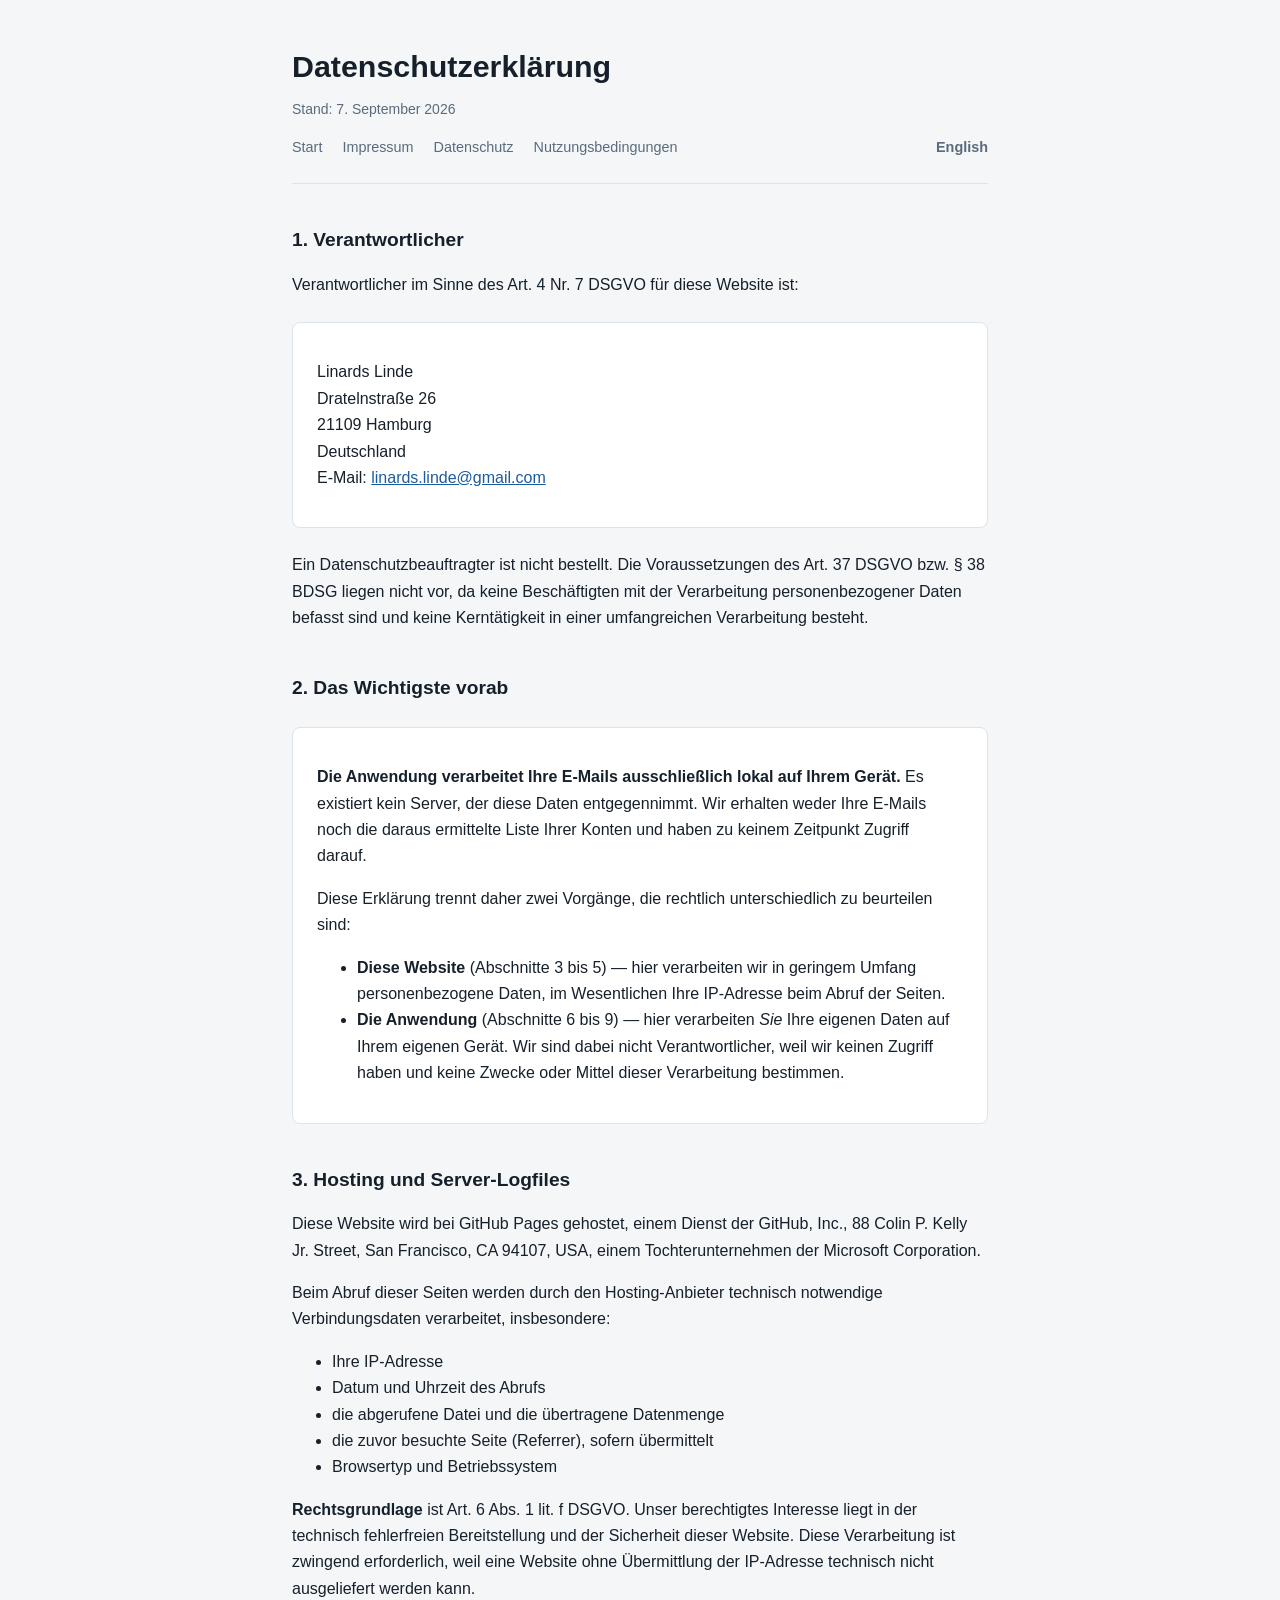
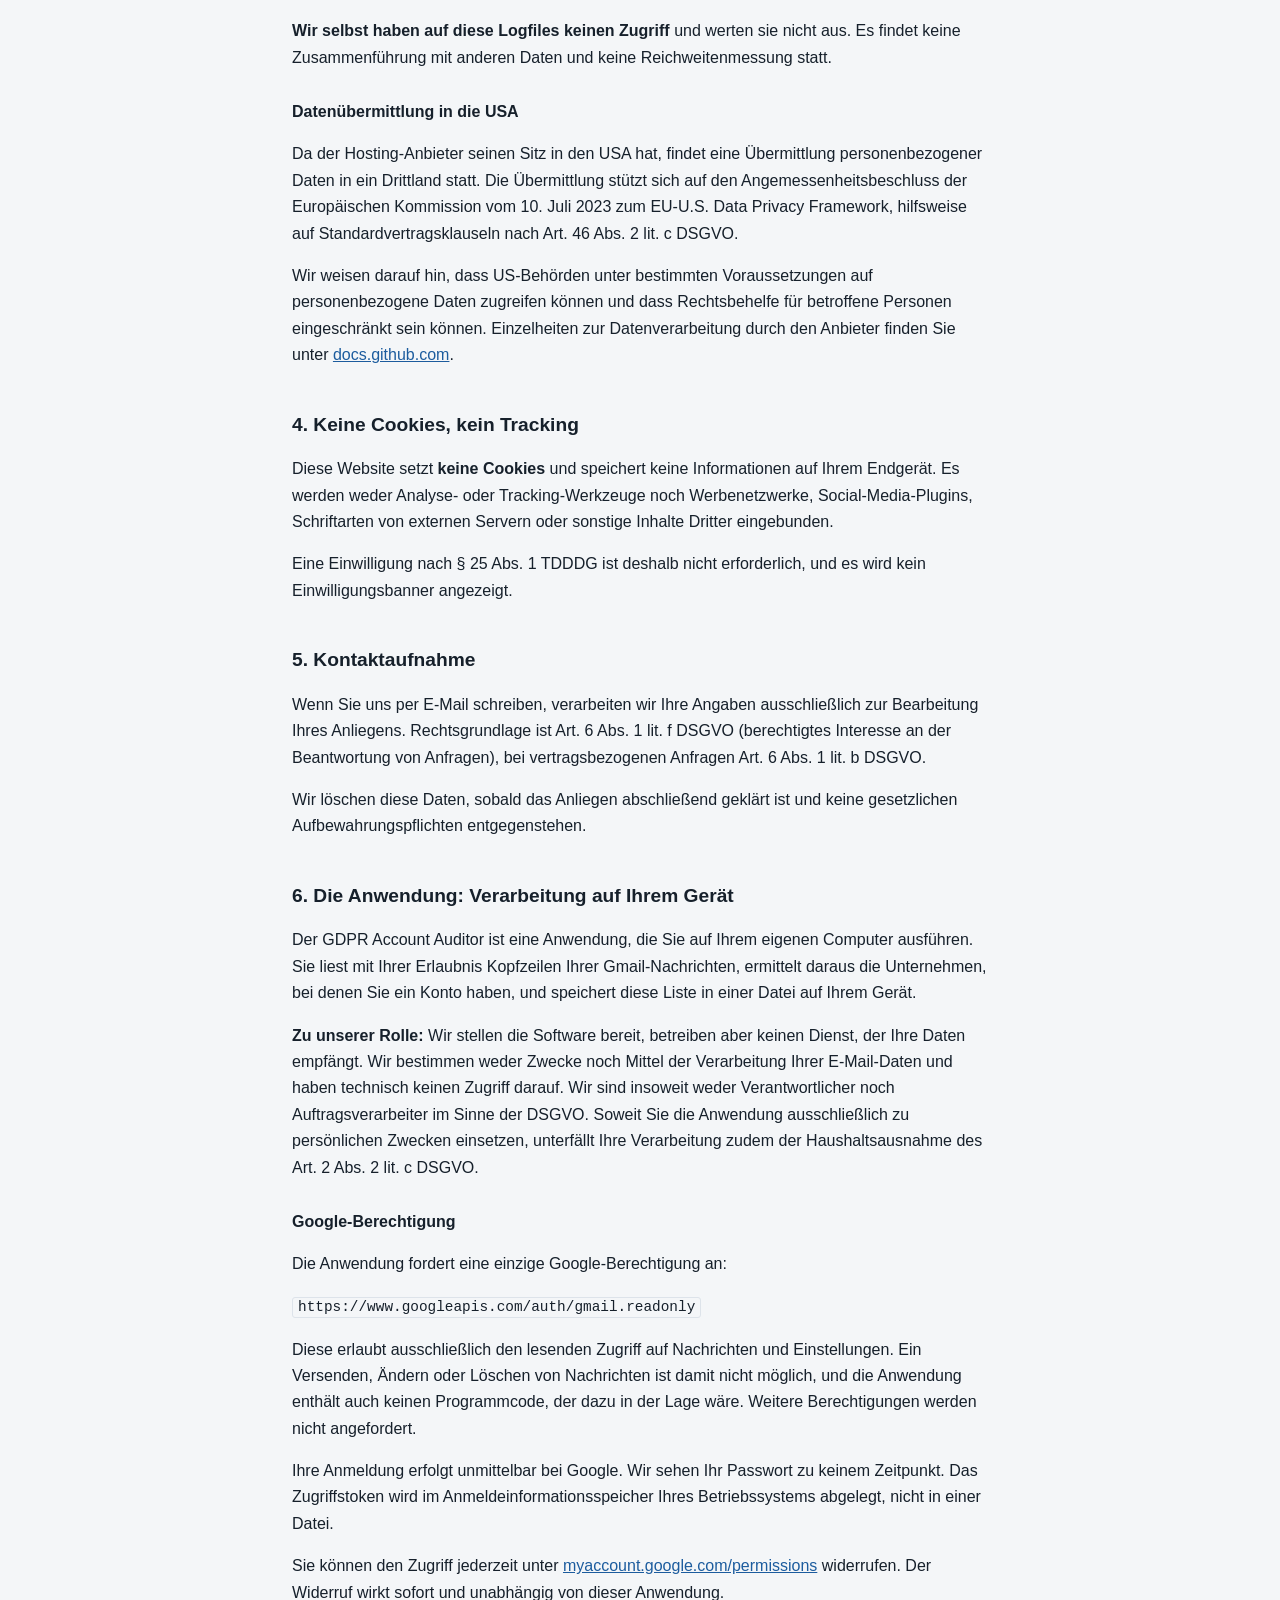
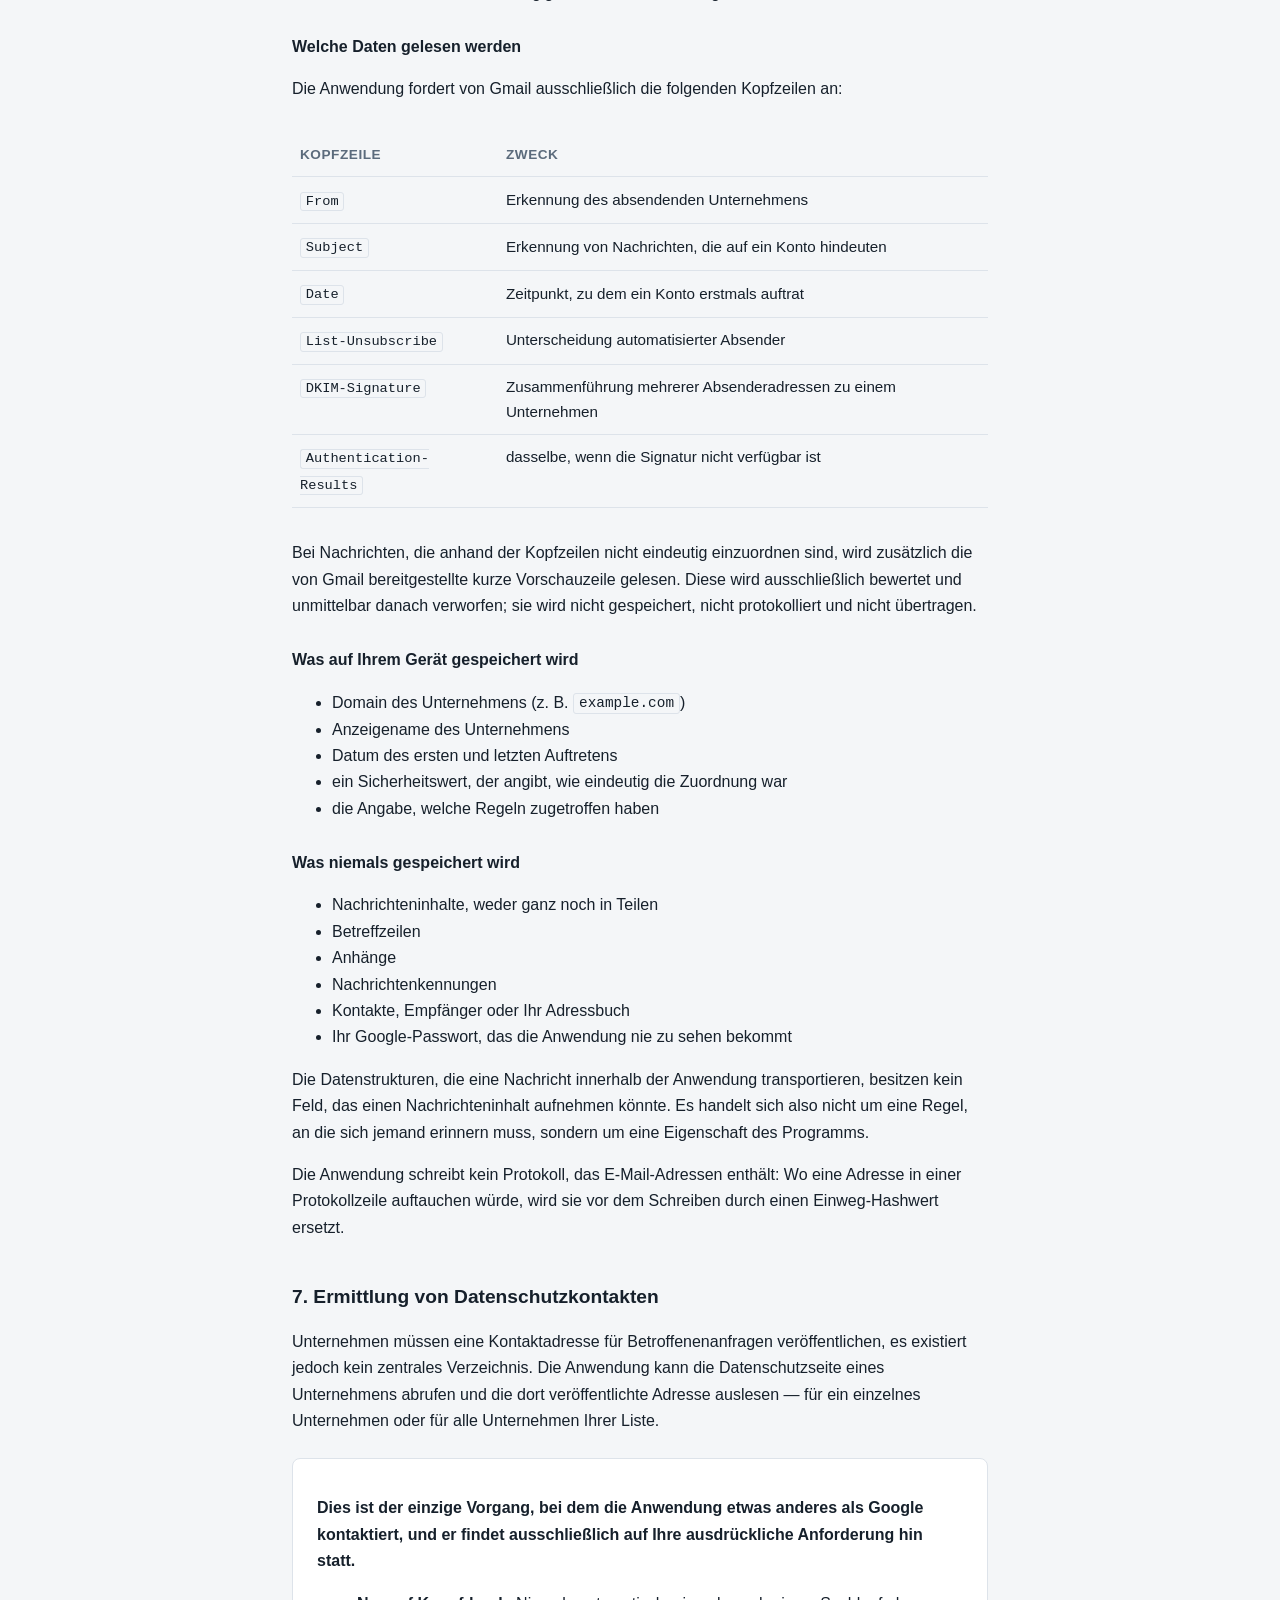
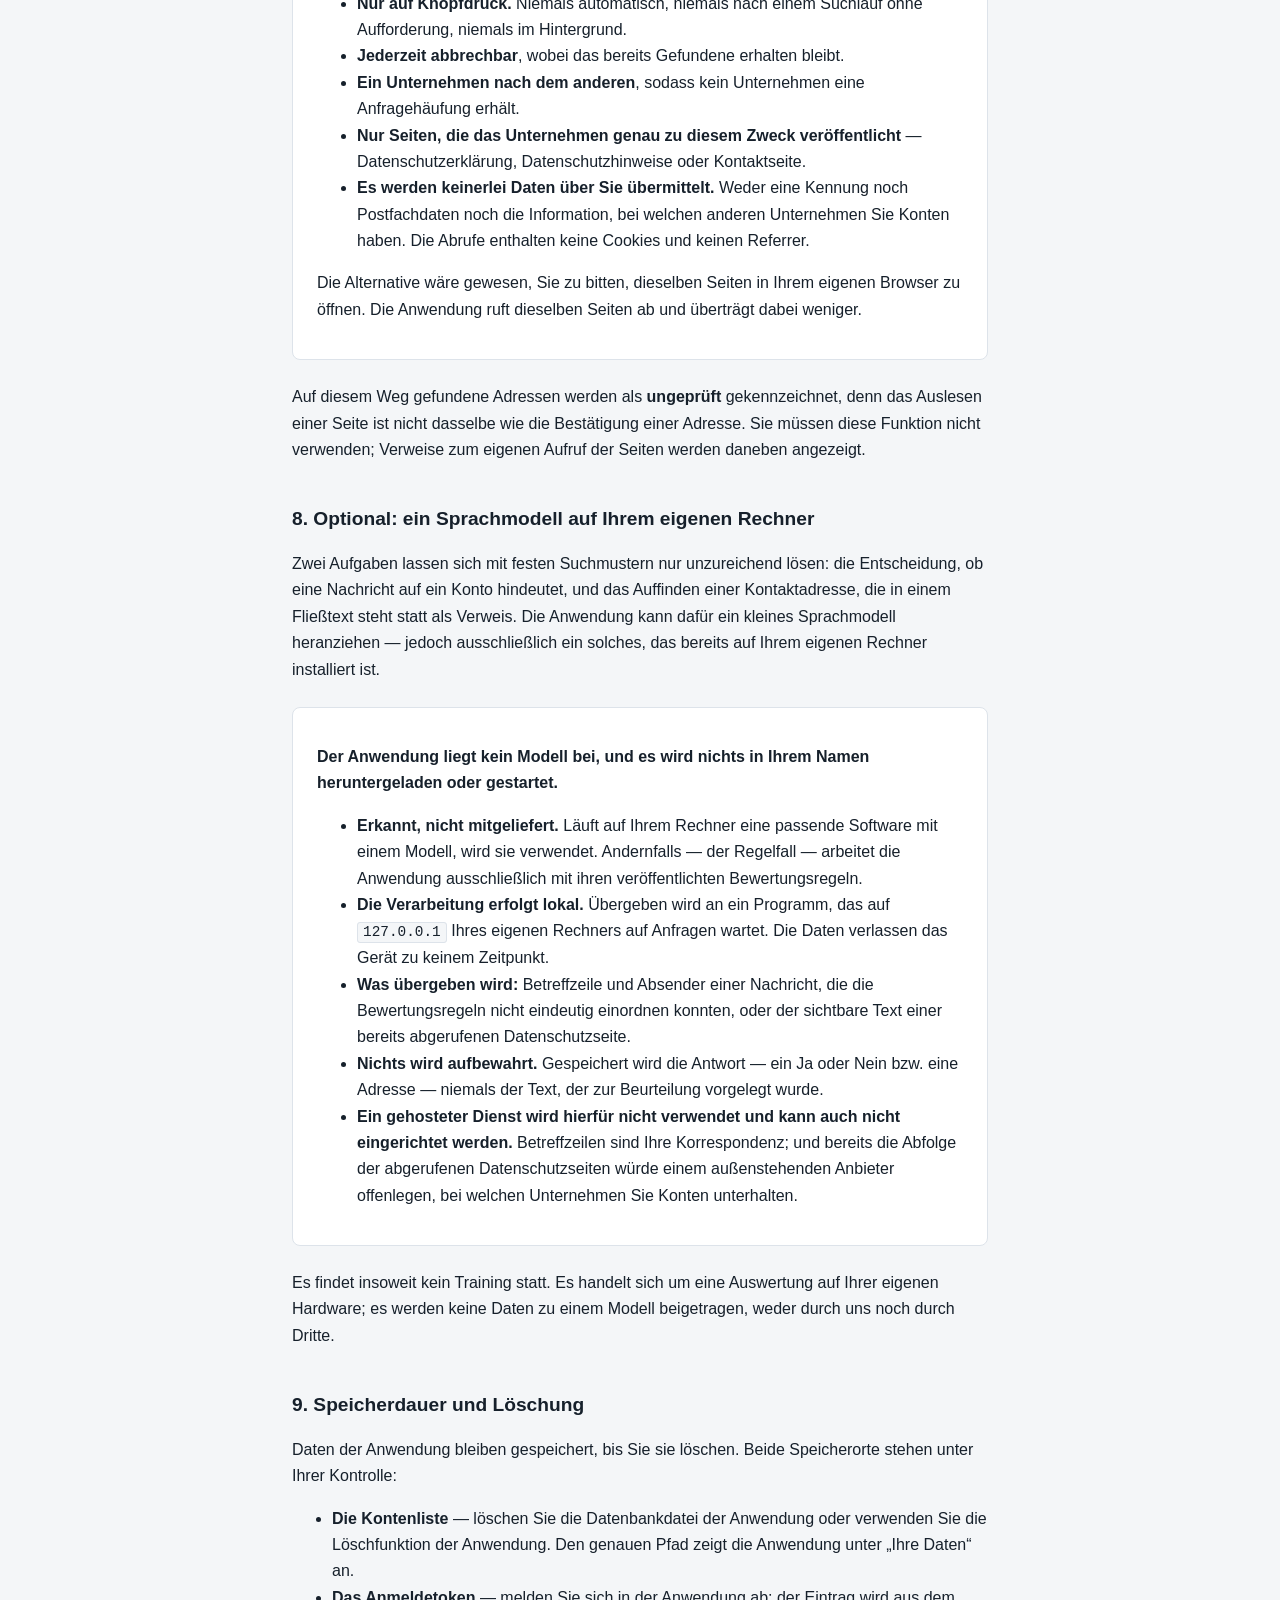
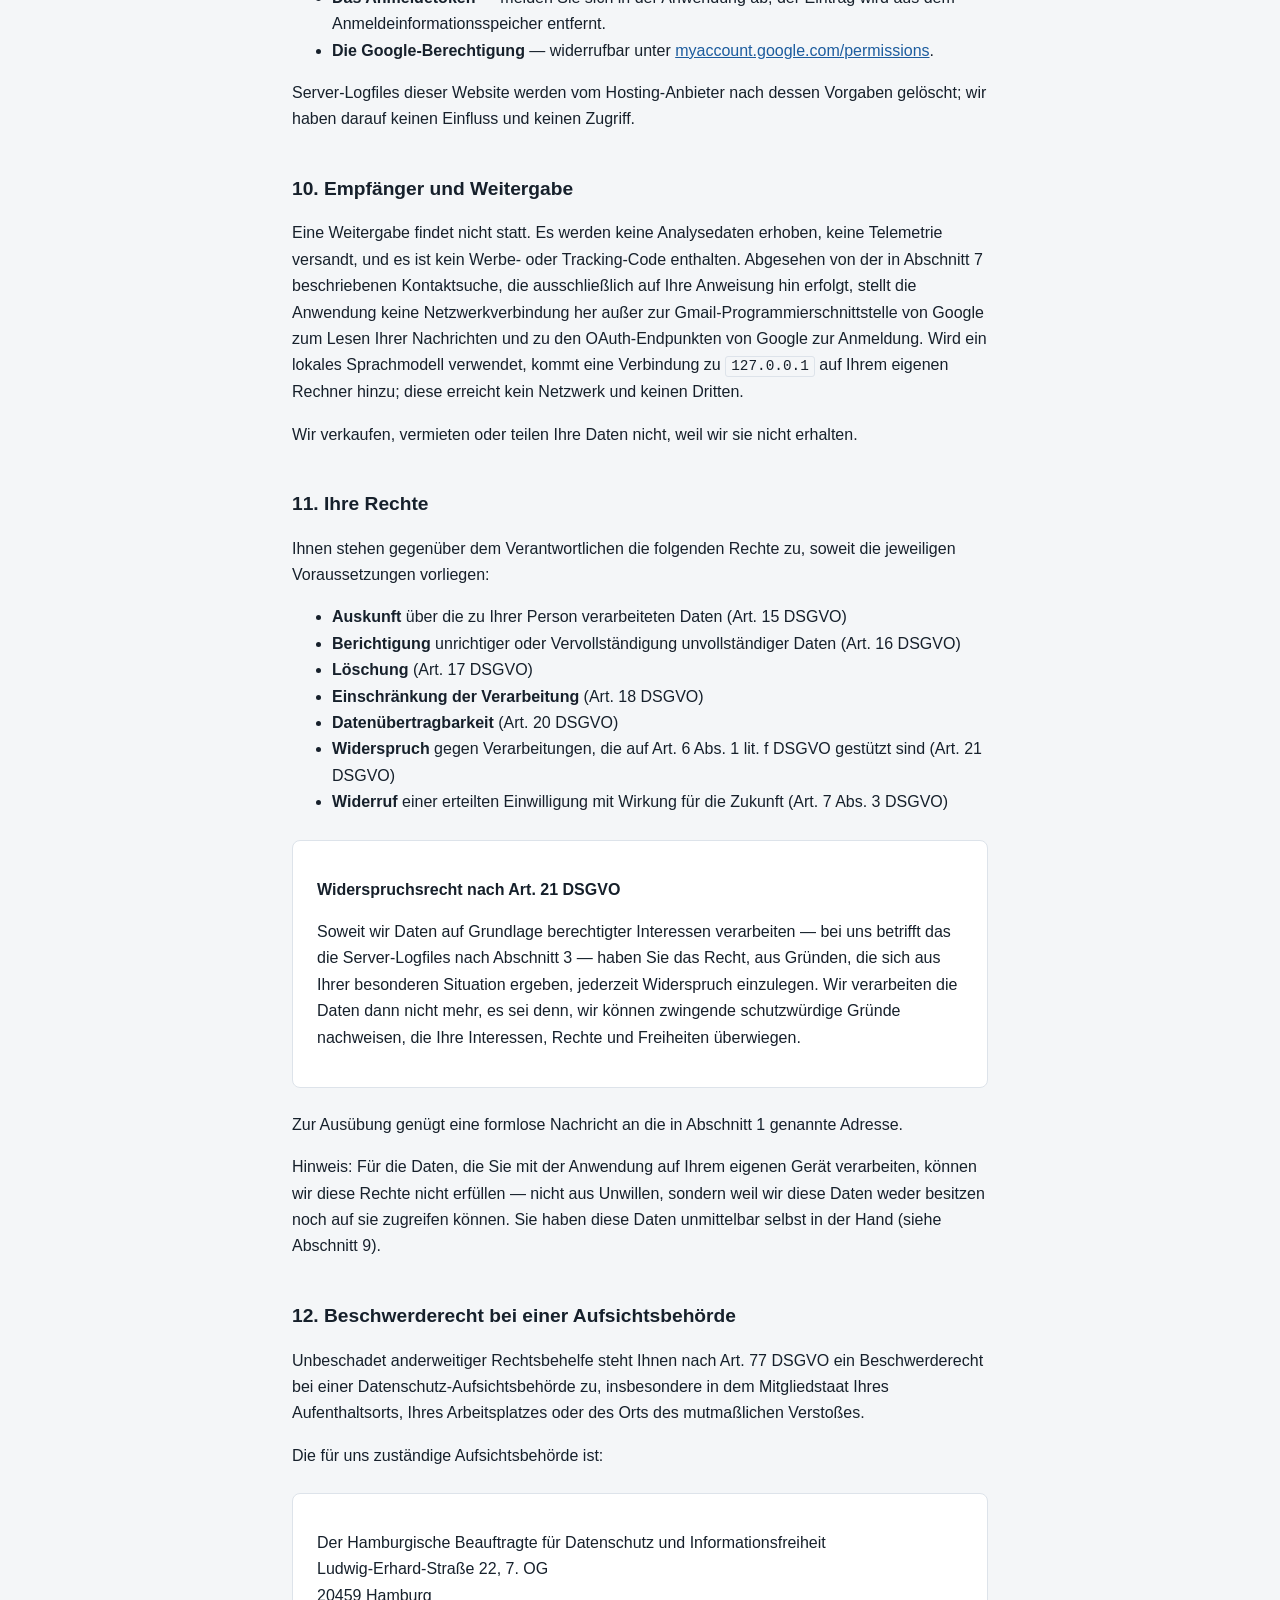
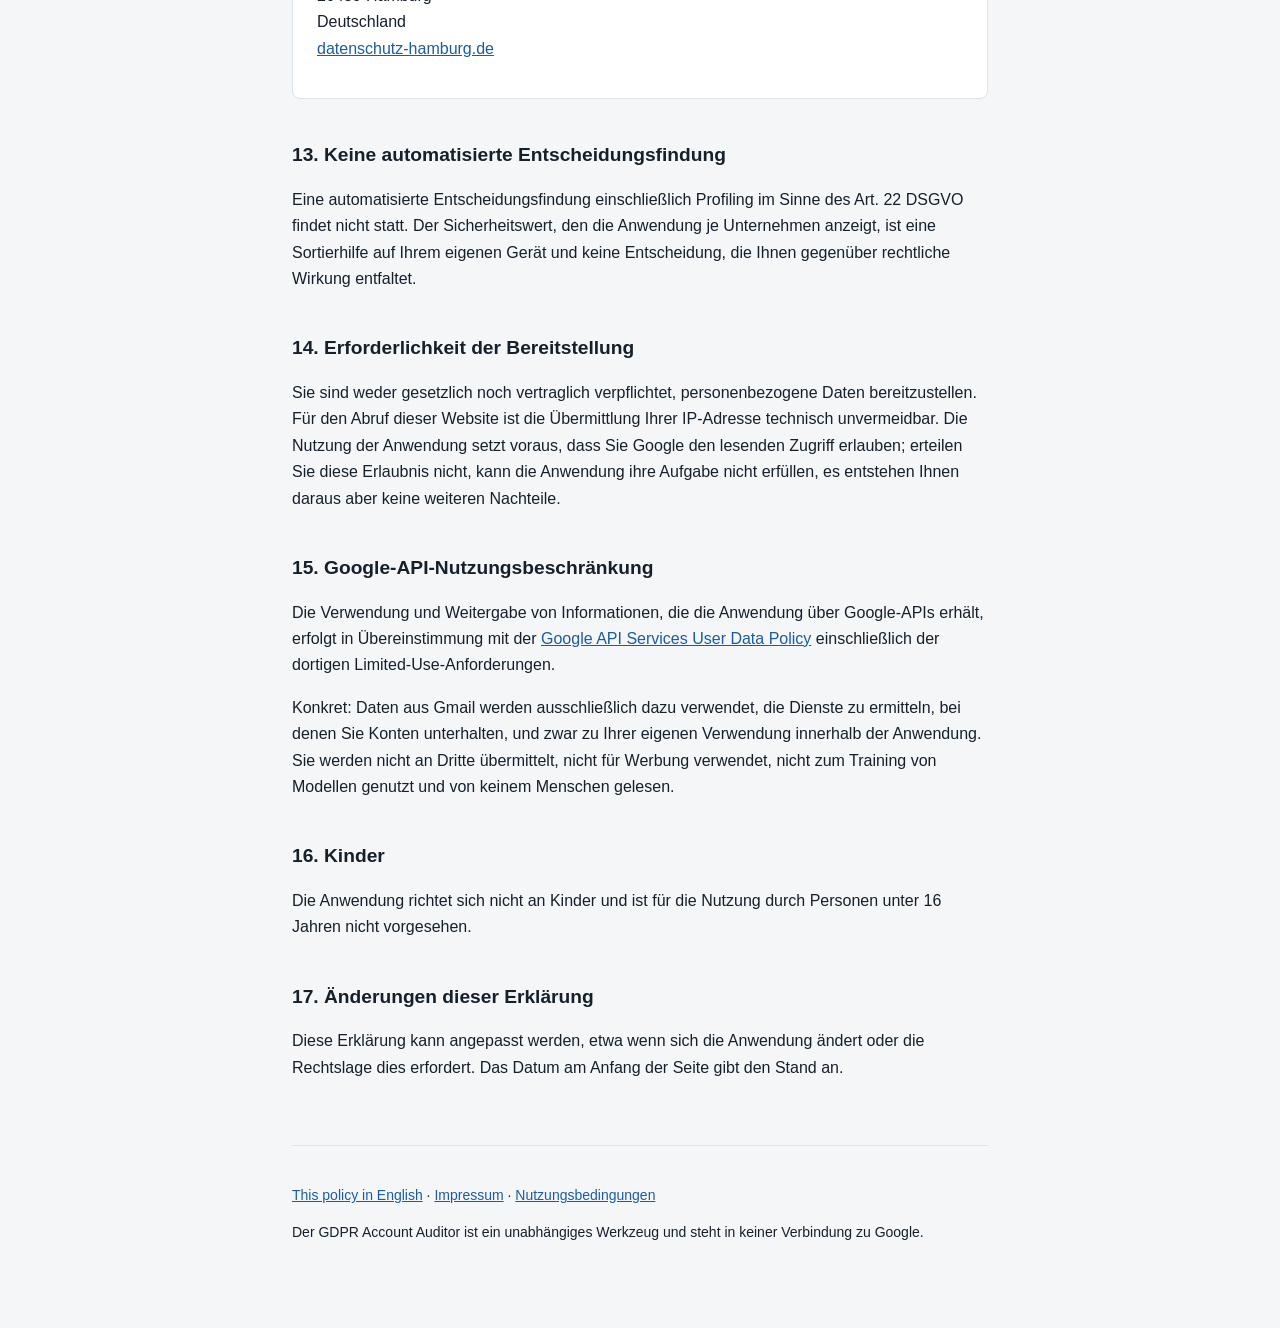
==== datenschutz.html @ 43633d11 "Add German-standard legal pages: Impressum, Datenschutz, Nutzungsbedingungen The provider is establi" ====
<!doctype html>
<html lang="de">
<head>
<meta charset="utf-8">
<meta name="viewport" content="width=device-width, initial-scale=1">
<title>Datenschutzerklärung — GDPR Account Auditor</title>
<meta name="description" content="Datenschutzerklärung nach Art. 13 DSGVO für den GDPR Account Auditor. Die Verarbeitung findet ausschließlich auf Ihrem Gerät statt.">
<link rel="stylesheet" href="style.css">
</head>
<body>
<div class="wrap">
<header>
  <h1>Datenschutzerklärung</h1>
  <p class="updated">Stand: 7. September 2026</p>
  <nav>
    <a href="index.html">Start</a>
    <a href="impressum.html">Impressum</a>
    <a href="datenschutz.html">Datenschutz</a>
    <a href="nutzungsbedingungen.html">Nutzungsbedingungen</a>
    <a class="lang" href="privacy.html">English</a>
  </nav>
</header>

<h2>1. Verantwortlicher</h2>
<p>Verantwortlicher im Sinne des Art. 4 Nr. 7 DSGVO für diese Website ist:</p>
<div class="card">
  <p>
    Linards Linde<br>
    Dratelnstraße 26<br>
    21109 Hamburg<br>
    Deutschland<br>
    E-Mail: <a href="mailto:linards.linde@gmail.com">linards.linde@gmail.com</a>
  </p>
</div>
<p>Ein Datenschutzbeauftragter ist nicht bestellt. Die Voraussetzungen des Art. 37 DSGVO bzw. § 38 BDSG liegen nicht vor, da keine Beschäftigten mit der Verarbeitung personenbezogener Daten befasst sind und keine Kerntätigkeit in einer umfangreichen Verarbeitung besteht.</p>

<h2>2. Das Wichtigste vorab</h2>
<div class="card">
  <p><strong>Die Anwendung verarbeitet Ihre E-Mails ausschließlich lokal auf Ihrem Gerät.</strong> Es existiert kein Server, der diese Daten entgegennimmt. Wir erhalten weder Ihre E-Mails noch die daraus ermittelte Liste Ihrer Konten und haben zu keinem Zeitpunkt Zugriff darauf.</p>
  <p>Diese Erklärung trennt daher zwei Vorgänge, die rechtlich unterschiedlich zu beurteilen sind:</p>
  <ul>
    <li><strong>Diese Website</strong> (Abschnitte 3 bis 5) — hier verarbeiten wir in geringem Umfang personenbezogene Daten, im Wesentlichen Ihre IP-Adresse beim Abruf der Seiten.</li>
    <li><strong>Die Anwendung</strong> (Abschnitte 6 bis 9) — hier verarbeiten <em>Sie</em> Ihre eigenen Daten auf Ihrem eigenen Gerät. Wir sind dabei nicht Verantwortlicher, weil wir keinen Zugriff haben und keine Zwecke oder Mittel dieser Verarbeitung bestimmen.</li>
  </ul>
</div>

<h2>3. Hosting und Server-Logfiles</h2>
<p>Diese Website wird bei GitHub Pages gehostet, einem Dienst der GitHub, Inc., 88 Colin P. Kelly Jr. Street, San Francisco, CA 94107, USA, einem Tochterunternehmen der Microsoft Corporation.</p>
<p>Beim Abruf dieser Seiten werden durch den Hosting-Anbieter technisch notwendige Verbindungsdaten verarbeitet, insbesondere:</p>
<ul>
  <li>Ihre IP-Adresse</li>
  <li>Datum und Uhrzeit des Abrufs</li>
  <li>die abgerufene Datei und die übertragene Datenmenge</li>
  <li>die zuvor besuchte Seite (Referrer), sofern übermittelt</li>
  <li>Browsertyp und Betriebssystem</li>
</ul>
<p><strong>Rechtsgrundlage</strong> ist Art. 6 Abs. 1 lit. f DSGVO. Unser berechtigtes Interesse liegt in der technisch fehlerfreien Bereitstellung und der Sicherheit dieser Website. Diese Verarbeitung ist zwingend erforderlich, weil eine Website ohne Übermittlung der IP-Adresse technisch nicht ausgeliefert werden kann.</p>
<p><strong>Wir selbst haben auf diese Logfiles keinen Zugriff</strong> und werten sie nicht aus. Es findet keine Zusammenführung mit anderen Daten und keine Reichweitenmessung statt.</p>

<h3>Datenübermittlung in die USA</h3>
<p>Da der Hosting-Anbieter seinen Sitz in den USA hat, findet eine Übermittlung personenbezogener Daten in ein Drittland statt. Die Übermittlung stützt sich auf den Angemessenheitsbeschluss der Europäischen Kommission vom 10. Juli 2023 zum EU-U.S. Data Privacy Framework, hilfsweise auf Standardvertragsklauseln nach Art. 46 Abs. 2 lit. c DSGVO.</p>
<p>Wir weisen darauf hin, dass US-Behörden unter bestimmten Voraussetzungen auf personenbezogene Daten zugreifen können und dass Rechtsbehelfe für betroffene Personen eingeschränkt sein können. Einzelheiten zur Datenverarbeitung durch den Anbieter finden Sie unter <a href="https://docs.github.com/site-policy/privacy-policies/github-general-privacy-statement" rel="noreferrer">docs.github.com</a>.</p>

<h2>4. Keine Cookies, kein Tracking</h2>
<p>Diese Website setzt <strong>keine Cookies</strong> und speichert keine Informationen auf Ihrem Endgerät. Es werden weder Analyse- oder Tracking-Werkzeuge noch Werbenetzwerke, Social-Media-Plugins, Schriftarten von externen Servern oder sonstige Inhalte Dritter eingebunden.</p>
<p>Eine Einwilligung nach § 25 Abs. 1 TDDDG ist deshalb nicht erforderlich, und es wird kein Einwilligungsbanner angezeigt.</p>

<h2>5. Kontaktaufnahme</h2>
<p>Wenn Sie uns per E-Mail schreiben, verarbeiten wir Ihre Angaben ausschließlich zur Bearbeitung Ihres Anliegens. Rechtsgrundlage ist Art. 6 Abs. 1 lit. f DSGVO (berechtigtes Interesse an der Beantwortung von Anfragen), bei vertragsbezogenen Anfragen Art. 6 Abs. 1 lit. b DSGVO.</p>
<p>Wir löschen diese Daten, sobald das Anliegen abschließend geklärt ist und keine gesetzlichen Aufbewahrungspflichten entgegenstehen.</p>

<h2>6. Die Anwendung: Verarbeitung auf Ihrem Gerät</h2>
<p>Der GDPR Account Auditor ist eine Anwendung, die Sie auf Ihrem eigenen Computer ausführen. Sie liest mit Ihrer Erlaubnis Kopfzeilen Ihrer Gmail-Nachrichten, ermittelt daraus die Unternehmen, bei denen Sie ein Konto haben, und speichert diese Liste in einer Datei auf Ihrem Gerät.</p>
<p><strong>Zu unserer Rolle:</strong> Wir stellen die Software bereit, betreiben aber keinen Dienst, der Ihre Daten empfängt. Wir bestimmen weder Zwecke noch Mittel der Verarbeitung Ihrer E-Mail-Daten und haben technisch keinen Zugriff darauf. Wir sind insoweit weder Verantwortlicher noch Auftragsverarbeiter im Sinne der DSGVO. Soweit Sie die Anwendung ausschließlich zu persönlichen Zwecken einsetzen, unterfällt Ihre Verarbeitung zudem der Haushaltsausnahme des Art. 2 Abs. 2 lit. c DSGVO.</p>

<h3>Google-Berechtigung</h3>
<p>Die Anwendung fordert eine einzige Google-Berechtigung an:</p>
<p><code>https://www.googleapis.com/auth/gmail.readonly</code></p>
<p>Diese erlaubt ausschließlich den lesenden Zugriff auf Nachrichten und Einstellungen. Ein Versenden, Ändern oder Löschen von Nachrichten ist damit nicht möglich, und die Anwendung enthält auch keinen Programmcode, der dazu in der Lage wäre. Weitere Berechtigungen werden nicht angefordert.</p>
<p>Ihre Anmeldung erfolgt unmittelbar bei Google. Wir sehen Ihr Passwort zu keinem Zeitpunkt. Das Zugriffstoken wird im Anmeldeinformationsspeicher Ihres Betriebssystems abgelegt, nicht in einer Datei.</p>
<p>Sie können den Zugriff jederzeit unter <a href="https://myaccount.google.com/permissions" rel="noreferrer">myaccount.google.com/permissions</a> widerrufen. Der Widerruf wirkt sofort und unabhängig von dieser Anwendung.</p>

<h3>Welche Daten gelesen werden</h3>
<p>Die Anwendung fordert von Gmail ausschließlich die folgenden Kopfzeilen an:</p>
<div class="scroll">
<table>
  <tr><th>Kopfzeile</th><th>Zweck</th></tr>
  <tr><td><code>From</code></td><td>Erkennung des absendenden Unternehmens</td></tr>
  <tr><td><code>Subject</code></td><td>Erkennung von Nachrichten, die auf ein Konto hindeuten</td></tr>
  <tr><td><code>Date</code></td><td>Zeitpunkt, zu dem ein Konto erstmals auftrat</td></tr>
  <tr><td><code>List-Unsubscribe</code></td><td>Unterscheidung automatisierter Absender</td></tr>
  <tr><td><code>DKIM-Signature</code></td><td>Zusammenführung mehrerer Absenderadressen zu einem Unternehmen</td></tr>
  <tr><td><code>Authentication-Results</code></td><td>dasselbe, wenn die Signatur nicht verfügbar ist</td></tr>
</table>
</div>
<p>Bei Nachrichten, die anhand der Kopfzeilen nicht eindeutig einzuordnen sind, wird zusätzlich die von Gmail bereitgestellte kurze Vorschauzeile gelesen. Diese wird ausschließlich bewertet und unmittelbar danach verworfen; sie wird nicht gespeichert, nicht protokolliert und nicht übertragen.</p>

<h3>Was auf Ihrem Gerät gespeichert wird</h3>
<ul>
  <li>Domain des Unternehmens (z. B. <code>example.com</code>)</li>
  <li>Anzeigename des Unternehmens</li>
  <li>Datum des ersten und letzten Auftretens</li>
  <li>ein Sicherheitswert, der angibt, wie eindeutig die Zuordnung war</li>
  <li>die Angabe, welche Regeln zugetroffen haben</li>
</ul>

<h3>Was niemals gespeichert wird</h3>
<ul>
  <li>Nachrichteninhalte, weder ganz noch in Teilen</li>
  <li>Betreffzeilen</li>
  <li>Anhänge</li>
  <li>Nachrichtenkennungen</li>
  <li>Kontakte, Empfänger oder Ihr Adressbuch</li>
  <li>Ihr Google-Passwort, das die Anwendung nie zu sehen bekommt</li>
</ul>
<p>Die Datenstrukturen, die eine Nachricht innerhalb der Anwendung transportieren, besitzen kein Feld, das einen Nachrichteninhalt aufnehmen könnte. Es handelt sich also nicht um eine Regel, an die sich jemand erinnern muss, sondern um eine Eigenschaft des Programms.</p>
<p>Die Anwendung schreibt kein Protokoll, das E-Mail-Adressen enthält: Wo eine Adresse in einer Protokollzeile auftauchen würde, wird sie vor dem Schreiben durch einen Einweg-Hashwert ersetzt.</p>

<h2>7. Ermittlung von Datenschutzkontakten</h2>
<p>Unternehmen müssen eine Kontaktadresse für Betroffenenanfragen veröffentlichen, es existiert jedoch kein zentrales Verzeichnis. Die Anwendung kann die Datenschutzseite eines Unternehmens abrufen und die dort veröffentlichte Adresse auslesen — für ein einzelnes Unternehmen oder für alle Unternehmen Ihrer Liste.</p>
<div class="card">
  <p><strong>Dies ist der einzige Vorgang, bei dem die Anwendung etwas anderes als Google kontaktiert, und er findet ausschließlich auf Ihre ausdrückliche Anforderung hin statt.</strong></p>
  <ul>
    <li><strong>Nur auf Knopfdruck.</strong> Niemals automatisch, niemals nach einem Suchlauf ohne Aufforderung, niemals im Hintergrund.</li>
    <li><strong>Jederzeit abbrechbar</strong>, wobei das bereits Gefundene erhalten bleibt.</li>
    <li><strong>Ein Unternehmen nach dem anderen</strong>, sodass kein Unternehmen eine Anfragehäufung erhält.</li>
    <li><strong>Nur Seiten, die das Unternehmen genau zu diesem Zweck veröffentlicht</strong> — Datenschutzerklärung, Datenschutzhinweise oder Kontaktseite.</li>
    <li><strong>Es werden keinerlei Daten über Sie übermittelt.</strong> Weder eine Kennung noch Postfachdaten noch die Information, bei welchen anderen Unternehmen Sie Konten haben. Die Abrufe enthalten keine Cookies und keinen Referrer.</li>
  </ul>
  <p>Die Alternative wäre gewesen, Sie zu bitten, dieselben Seiten in Ihrem eigenen Browser zu öffnen. Die Anwendung ruft dieselben Seiten ab und überträgt dabei weniger.</p>
</div>
<p>Auf diesem Weg gefundene Adressen werden als <strong>ungeprüft</strong> gekennzeichnet, denn das Auslesen einer Seite ist nicht dasselbe wie die Bestätigung einer Adresse. Sie müssen diese Funktion nicht verwenden; Verweise zum eigenen Aufruf der Seiten werden daneben angezeigt.</p>

<h2>8. Optional: ein Sprachmodell auf Ihrem eigenen Rechner</h2>
<p>Zwei Aufgaben lassen sich mit festen Suchmustern nur unzureichend lösen: die Entscheidung, ob eine Nachricht auf ein Konto hindeutet, und das Auffinden einer Kontaktadresse, die in einem Fließtext steht statt als Verweis. Die Anwendung kann dafür ein kleines Sprachmodell heranziehen — jedoch ausschließlich ein solches, das bereits auf Ihrem eigenen Rechner installiert ist.</p>
<div class="card">
  <p><strong>Der Anwendung liegt kein Modell bei, und es wird nichts in Ihrem Namen heruntergeladen oder gestartet.</strong></p>
  <ul>
    <li><strong>Erkannt, nicht mitgeliefert.</strong> Läuft auf Ihrem Rechner eine passende Software mit einem Modell, wird sie verwendet. Andernfalls — der Regelfall — arbeitet die Anwendung ausschließlich mit ihren veröffentlichten Bewertungsregeln.</li>
    <li><strong>Die Verarbeitung erfolgt lokal.</strong> Übergeben wird an ein Programm, das auf <code>127.0.0.1</code> Ihres eigenen Rechners auf Anfragen wartet. Die Daten verlassen das Gerät zu keinem Zeitpunkt.</li>
    <li><strong>Was übergeben wird:</strong> Betreffzeile und Absender einer Nachricht, die die Bewertungsregeln nicht eindeutig einordnen konnten, oder der sichtbare Text einer bereits abgerufenen Datenschutzseite.</li>
    <li><strong>Nichts wird aufbewahrt.</strong> Gespeichert wird die Antwort — ein Ja oder Nein bzw. eine Adresse — niemals der Text, der zur Beurteilung vorgelegt wurde.</li>
    <li><strong>Ein gehosteter Dienst wird hierfür nicht verwendet und kann auch nicht eingerichtet werden.</strong> Betreffzeilen sind Ihre Korrespondenz; und bereits die Abfolge der abgerufenen Datenschutzseiten würde einem außenstehenden Anbieter offenlegen, bei welchen Unternehmen Sie Konten unterhalten.</li>
  </ul>
</div>
<p>Es findet insoweit kein Training statt. Es handelt sich um eine Auswertung auf Ihrer eigenen Hardware; es werden keine Daten zu einem Modell beigetragen, weder durch uns noch durch Dritte.</p>

<h2>9. Speicherdauer und Löschung</h2>
<p>Daten der Anwendung bleiben gespeichert, bis Sie sie löschen. Beide Speicherorte stehen unter Ihrer Kontrolle:</p>
<ul>
  <li><strong>Die Kontenliste</strong> — löschen Sie die Datenbankdatei der Anwendung oder verwenden Sie die Löschfunktion der Anwendung. Den genauen Pfad zeigt die Anwendung unter „Ihre Daten“ an.</li>
  <li><strong>Das Anmeldetoken</strong> — melden Sie sich in der Anwendung ab; der Eintrag wird aus dem Anmeldeinformationsspeicher entfernt.</li>
  <li><strong>Die Google-Berechtigung</strong> — widerrufbar unter <a href="https://myaccount.google.com/permissions" rel="noreferrer">myaccount.google.com/permissions</a>.</li>
</ul>
<p>Server-Logfiles dieser Website werden vom Hosting-Anbieter nach dessen Vorgaben gelöscht; wir haben darauf keinen Einfluss und keinen Zugriff.</p>

<h2>10. Empfänger und Weitergabe</h2>
<p>Eine Weitergabe findet nicht statt. Es werden keine Analysedaten erhoben, keine Telemetrie versandt, und es ist kein Werbe- oder Tracking-Code enthalten. Abgesehen von der in Abschnitt 7 beschriebenen Kontaktsuche, die ausschließlich auf Ihre Anweisung hin erfolgt, stellt die Anwendung keine Netzwerkverbindung her außer zur Gmail-Programmierschnittstelle von Google zum Lesen Ihrer Nachrichten und zu den OAuth-Endpunkten von Google zur Anmeldung. Wird ein lokales Sprachmodell verwendet, kommt eine Verbindung zu <code>127.0.0.1</code> auf Ihrem eigenen Rechner hinzu; diese erreicht kein Netzwerk und keinen Dritten.</p>
<p>Wir verkaufen, vermieten oder teilen Ihre Daten nicht, weil wir sie nicht erhalten.</p>

<h2>11. Ihre Rechte</h2>
<p>Ihnen stehen gegenüber dem Verantwortlichen die folgenden Rechte zu, soweit die jeweiligen Voraussetzungen vorliegen:</p>
<ul>
  <li><strong>Auskunft</strong> über die zu Ihrer Person verarbeiteten Daten (Art. 15 DSGVO)</li>
  <li><strong>Berichtigung</strong> unrichtiger oder Vervollständigung unvollständiger Daten (Art. 16 DSGVO)</li>
  <li><strong>Löschung</strong> (Art. 17 DSGVO)</li>
  <li><strong>Einschränkung der Verarbeitung</strong> (Art. 18 DSGVO)</li>
  <li><strong>Datenübertragbarkeit</strong> (Art. 20 DSGVO)</li>
  <li><strong>Widerspruch</strong> gegen Verarbeitungen, die auf Art. 6 Abs. 1 lit. f DSGVO gestützt sind (Art. 21 DSGVO)</li>
  <li><strong>Widerruf</strong> einer erteilten Einwilligung mit Wirkung für die Zukunft (Art. 7 Abs. 3 DSGVO)</li>
</ul>
<div class="card">
  <p><strong>Widerspruchsrecht nach Art. 21 DSGVO</strong></p>
  <p>Soweit wir Daten auf Grundlage berechtigter Interessen verarbeiten — bei uns betrifft das die Server-Logfiles nach Abschnitt 3 — haben Sie das Recht, aus Gründen, die sich aus Ihrer besonderen Situation ergeben, jederzeit Widerspruch einzulegen. Wir verarbeiten die Daten dann nicht mehr, es sei denn, wir können zwingende schutzwürdige Gründe nachweisen, die Ihre Interessen, Rechte und Freiheiten überwiegen.</p>
</div>
<p>Zur Ausübung genügt eine formlose Nachricht an die in Abschnitt 1 genannte Adresse.</p>
<p>Hinweis: Für die Daten, die Sie mit der Anwendung auf Ihrem eigenen Gerät verarbeiten, können wir diese Rechte nicht erfüllen — nicht aus Unwillen, sondern weil wir diese Daten weder besitzen noch auf sie zugreifen können. Sie haben diese Daten unmittelbar selbst in der Hand (siehe Abschnitt 9).</p>

<h2>12. Beschwerderecht bei einer Aufsichtsbehörde</h2>
<p>Unbeschadet anderweitiger Rechtsbehelfe steht Ihnen nach Art. 77 DSGVO ein Beschwerderecht bei einer Datenschutz-Aufsichtsbehörde zu, insbesondere in dem Mitgliedstaat Ihres Aufenthaltsorts, Ihres Arbeitsplatzes oder des Orts des mutmaßlichen Verstoßes.</p>
<p>Die für uns zuständige Aufsichtsbehörde ist:</p>
<div class="card">
  <p>
    Der Hamburgische Beauftragte für Datenschutz und Informationsfreiheit<br>
    Ludwig-Erhard-Straße 22, 7. OG<br>
    20459 Hamburg<br>
    Deutschland<br>
    <a href="https://datenschutz-hamburg.de" rel="noreferrer">datenschutz-hamburg.de</a>
  </p>
</div>

<h2>13. Keine automatisierte Entscheidungsfindung</h2>
<p>Eine automatisierte Entscheidungsfindung einschließlich Profiling im Sinne des Art. 22 DSGVO findet nicht statt. Der Sicherheitswert, den die Anwendung je Unternehmen anzeigt, ist eine Sortierhilfe auf Ihrem eigenen Gerät und keine Entscheidung, die Ihnen gegenüber rechtliche Wirkung entfaltet.</p>

<h2>14. Erforderlichkeit der Bereitstellung</h2>
<p>Sie sind weder gesetzlich noch vertraglich verpflichtet, personenbezogene Daten bereitzustellen. Für den Abruf dieser Website ist die Übermittlung Ihrer IP-Adresse technisch unvermeidbar. Die Nutzung der Anwendung setzt voraus, dass Sie Google den lesenden Zugriff erlauben; erteilen Sie diese Erlaubnis nicht, kann die Anwendung ihre Aufgabe nicht erfüllen, es entstehen Ihnen daraus aber keine weiteren Nachteile.</p>

<h2>15. Google-API-Nutzungsbeschränkung</h2>
<p>Die Verwendung und Weitergabe von Informationen, die die Anwendung über Google-APIs erhält, erfolgt in Übereinstimmung mit der <a href="https://developers.google.com/terms/api-services-user-data-policy" rel="noreferrer">Google API Services User Data Policy</a> einschließlich der dortigen Limited-Use-Anforderungen.</p>
<p>Konkret: Daten aus Gmail werden ausschließlich dazu verwendet, die Dienste zu ermitteln, bei denen Sie Konten unterhalten, und zwar zu Ihrer eigenen Verwendung innerhalb der Anwendung. Sie werden nicht an Dritte übermittelt, nicht für Werbung verwendet, nicht zum Training von Modellen genutzt und von keinem Menschen gelesen.</p>

<h2>16. Kinder</h2>
<p>Die Anwendung richtet sich nicht an Kinder und ist für die Nutzung durch Personen unter 16 Jahren nicht vorgesehen.</p>

<h2>17. Änderungen dieser Erklärung</h2>
<p>Diese Erklärung kann angepasst werden, etwa wenn sich die Anwendung ändert oder die Rechtslage dies erfordert. Das Datum am Anfang der Seite gibt den Stand an.</p>

<footer>
  <p><a href="privacy.html">This policy in English</a> · <a href="impressum.html">Impressum</a> · <a href="nutzungsbedingungen.html">Nutzungsbedingungen</a></p>
  <p>Der GDPR Account Auditor ist ein unabhängiges Werkzeug und steht in keiner Verbindung zu Google.</p>
</footer>
</div>
</body>
</html>
---- style.css ----
/* Shared styles. Deliberately one small file, no build step, no CDN -- these
   pages must stay reachable and readable for as long as the OAuth client
   points at them. */
:root {
  --ground: #f4f6f8;
  --surface: #ffffff;
  --ink: #16202b;
  --muted: #5b6b7c;
  --accent: #1c5c9e;
  --rule: #dde3ea;
}
@media (prefers-color-scheme: dark) {
  :root {
    --ground: #0f151c;
    --surface: #161f29;
    --ink: #e6edf4;
    --muted: #8fa3b6;
    --accent: #6cabe4;
    --rule: #26313d;
  }
}
* { box-sizing: border-box; }
body {
  margin: 0;
  background: var(--ground);
  color: var(--ink);
  font: 16px/1.65 -apple-system, BlinkMacSystemFont, "Segoe UI", Roboto, Helvetica, Arial, sans-serif;
}
.wrap { max-width: 46rem; margin: 0 auto; padding: 3rem 1.25rem 5rem; }
header { border-bottom: 1px solid var(--rule); padding-bottom: 1.5rem; margin-bottom: 2.5rem; }
nav { display: flex; gap: 1.25rem; font-size: .9rem; margin-top: .75rem; flex-wrap: wrap; }
nav a { color: var(--muted); text-decoration: none; }
nav a:hover, nav a:focus-visible { color: var(--accent); text-decoration: underline; }
h1 { font-size: 1.9rem; line-height: 1.2; margin: 0; text-wrap: balance; }
h2 { font-size: 1.2rem; margin: 2.5rem 0 .75rem; text-wrap: balance; }
h3 { font-size: 1rem; margin: 1.75rem 0 .5rem; }
p, li { color: var(--ink); }
.lede { font-size: 1.1rem; color: var(--muted); margin-top: .75rem; }
.card {
  background: var(--surface); border: 1px solid var(--rule);
  border-radius: 8px; padding: 1.25rem 1.5rem; margin: 1.5rem 0;
}
code {
  font-family: ui-monospace, SFMono-Regular, Consolas, monospace;
  font-size: .9em; background: var(--ground); padding: .1em .35em;
  border-radius: 3px; border: 1px solid var(--rule);
}
table { width: 100%; border-collapse: collapse; margin: 1rem 0; font-size: .95rem; }
th, td { text-align: left; padding: .6rem .5rem; border-bottom: 1px solid var(--rule); vertical-align: top; }
th { font-weight: 600; color: var(--muted); font-size: .85rem; text-transform: uppercase; letter-spacing: .04em; }
.scroll { overflow-x: auto; }
footer { margin-top: 4rem; padding-top: 1.5rem; border-top: 1px solid var(--rule); color: var(--muted); font-size: .875rem; }
a { color: var(--accent); }
.updated { color: var(--muted); font-size: .875rem; }

/* The language switch sits at the end of the nav and is pulled away from
   the page links, because it is a different kind of choice. */
nav a.lang { margin-left: auto; font-weight: 600; }
@media (max-width: 32rem) { nav a.lang { margin-left: 0; } }

/* Says which version governs. German law applies to the provider, so the
   German text is authoritative and the English is a courtesy -- a reader
   is entitled to know which one binds them. */
.note {
  font-size: .875rem; color: var(--muted);
  border-left: 3px solid var(--rule); padding: .1rem 0 .1rem .9rem; margin: 0 0 2rem;
}
hr { border: none; border-top: 1px solid var(--rule); margin: 3rem 0 0; }
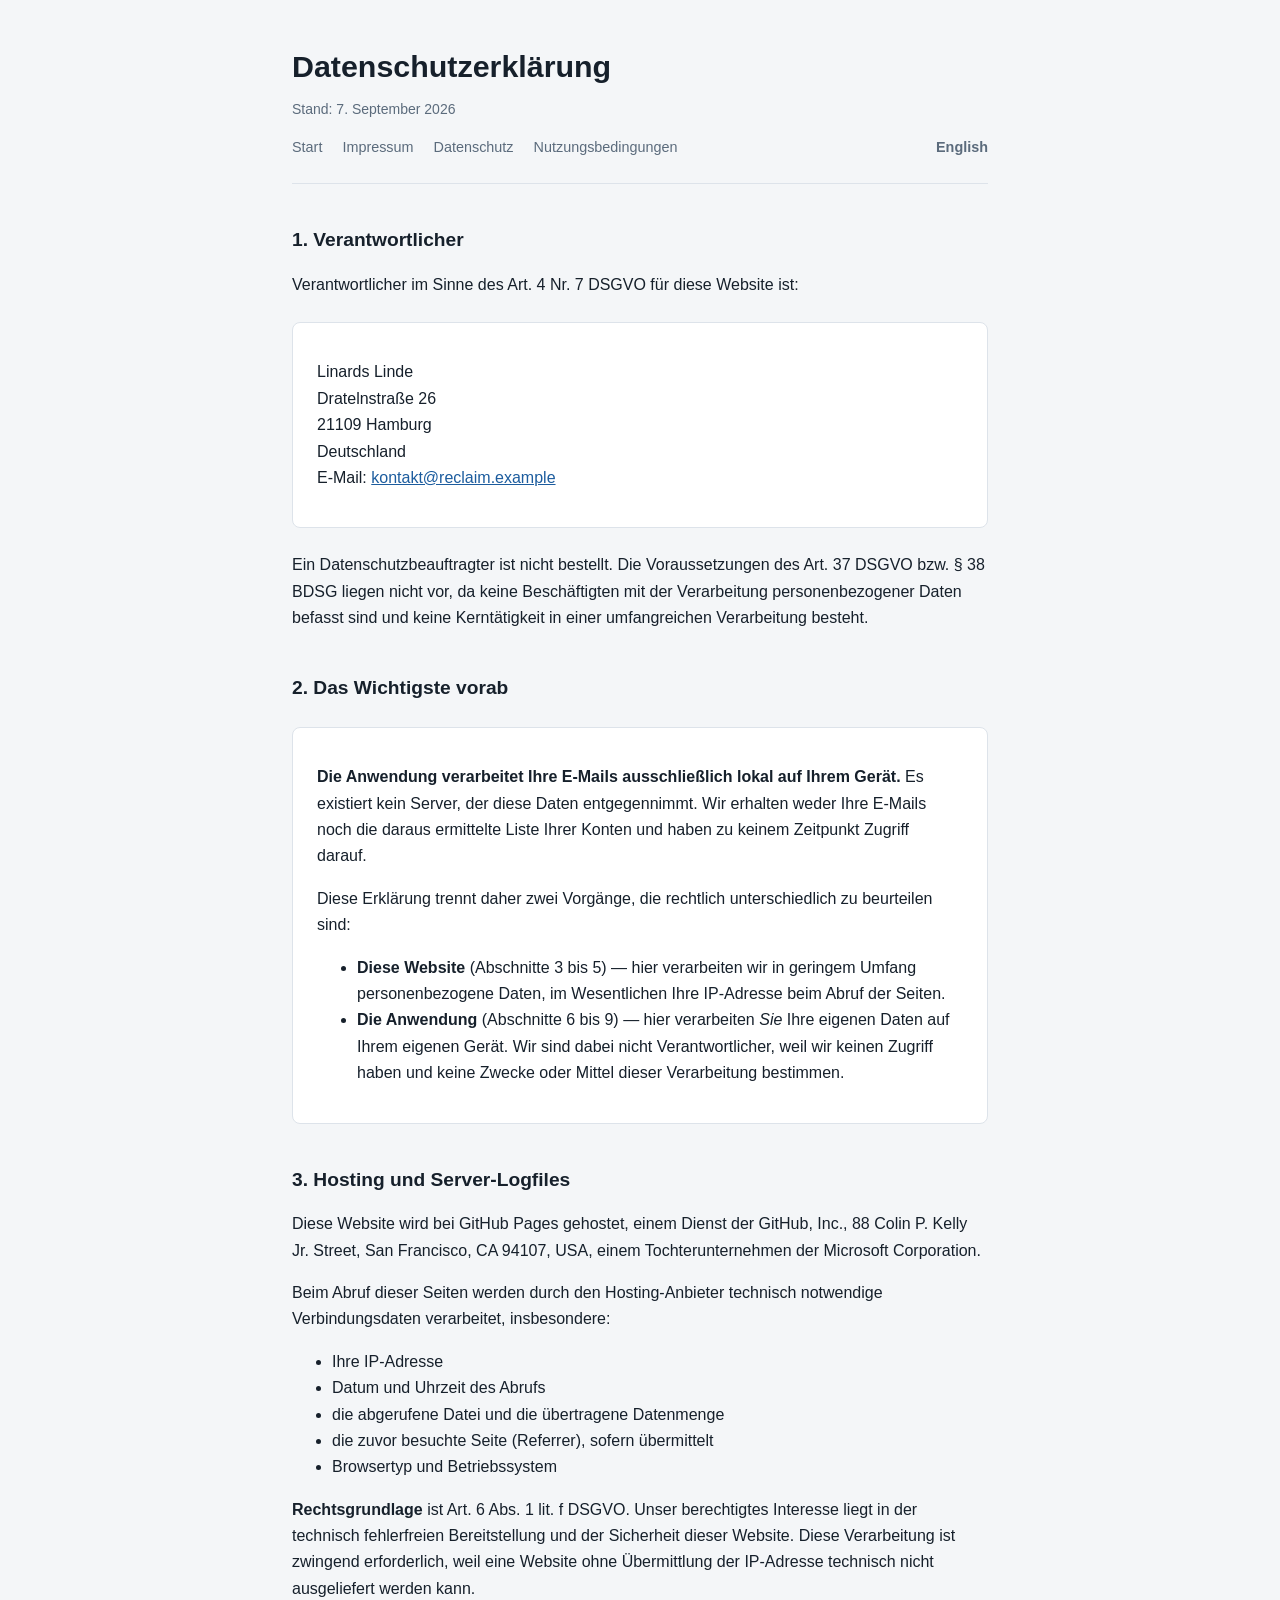
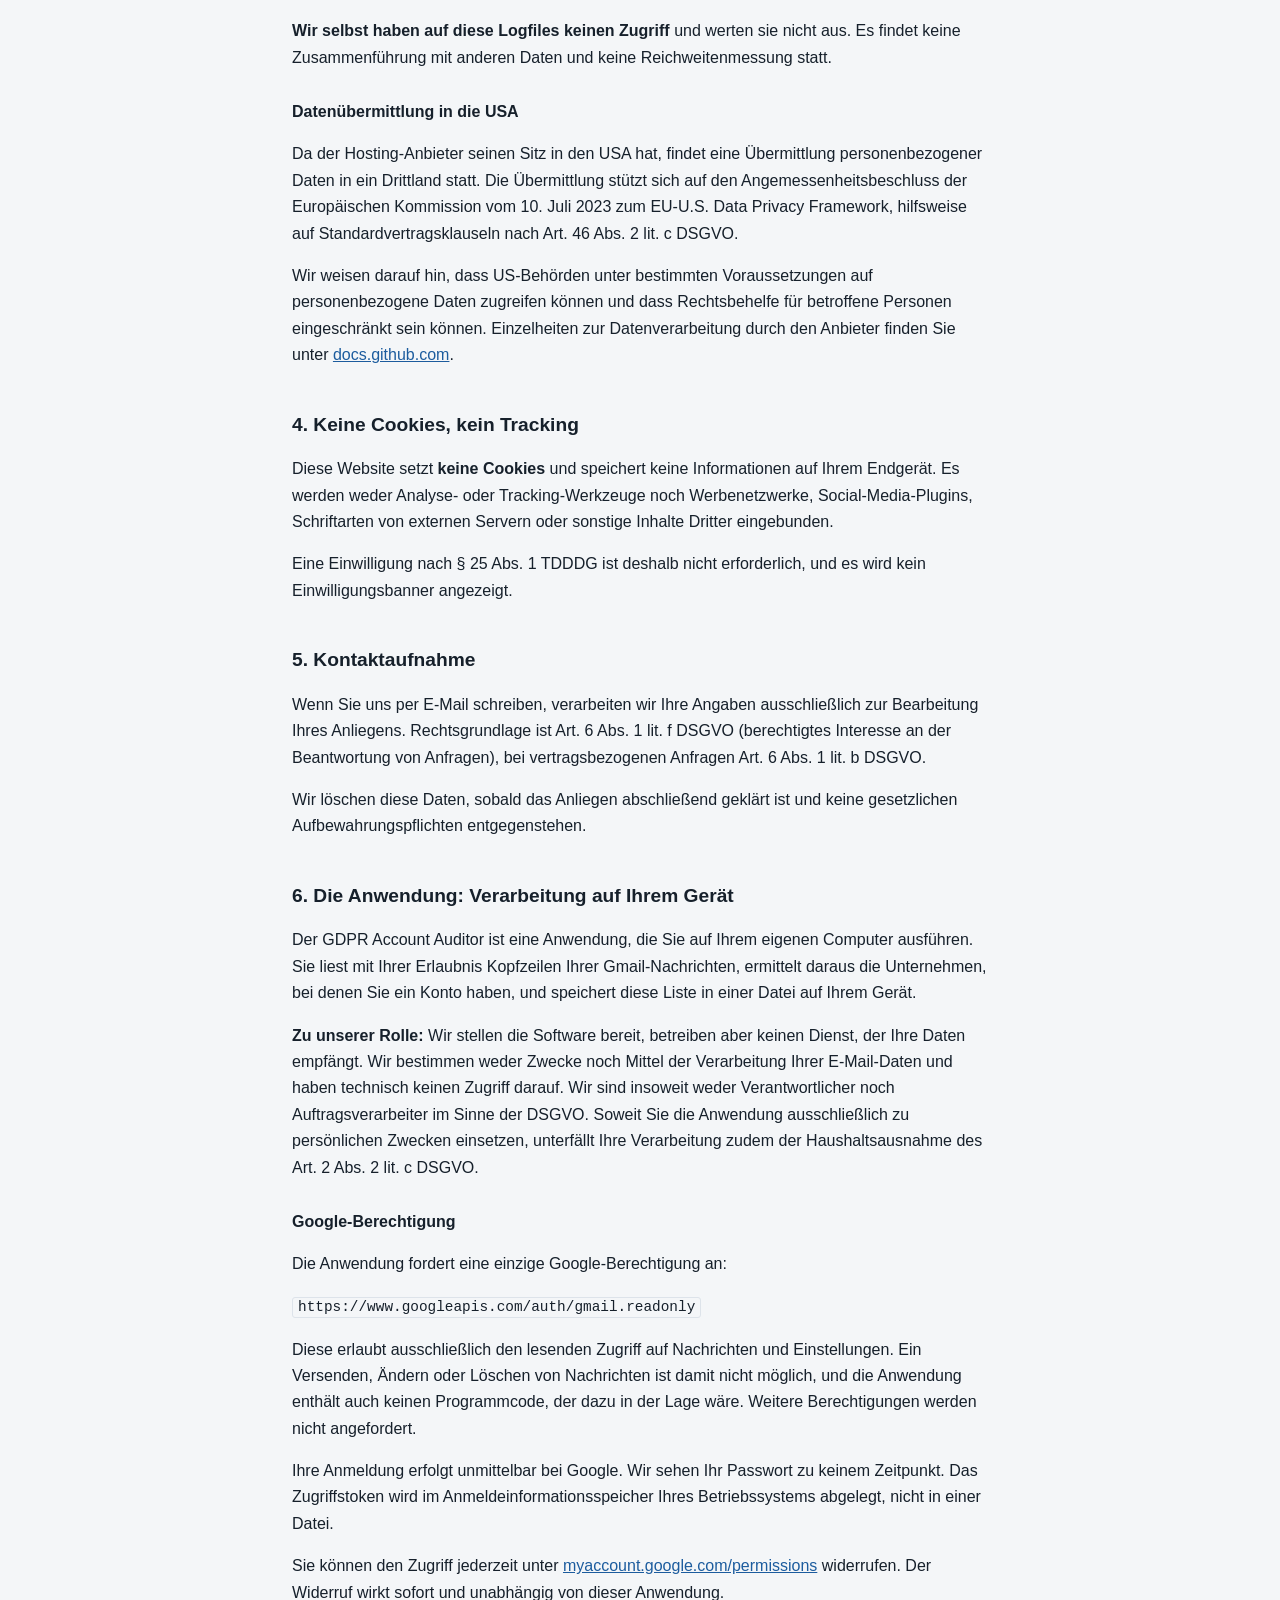
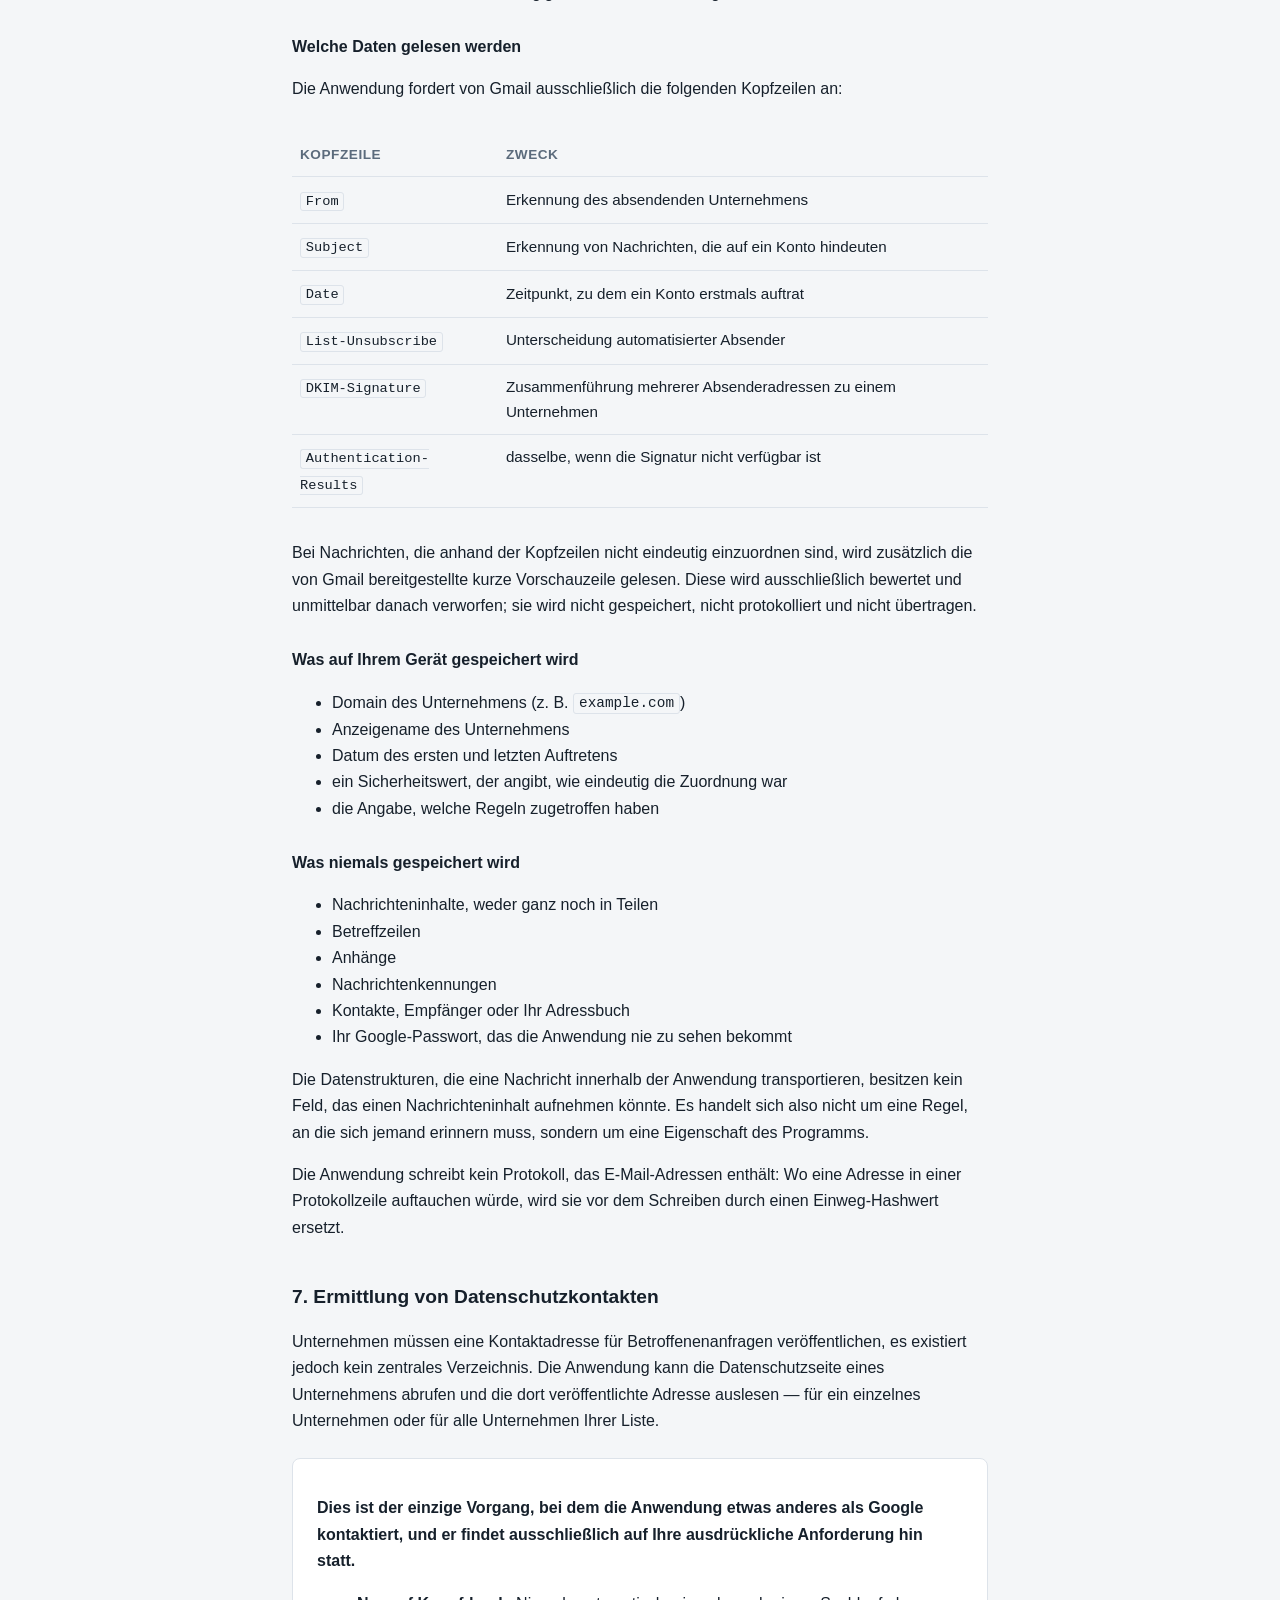
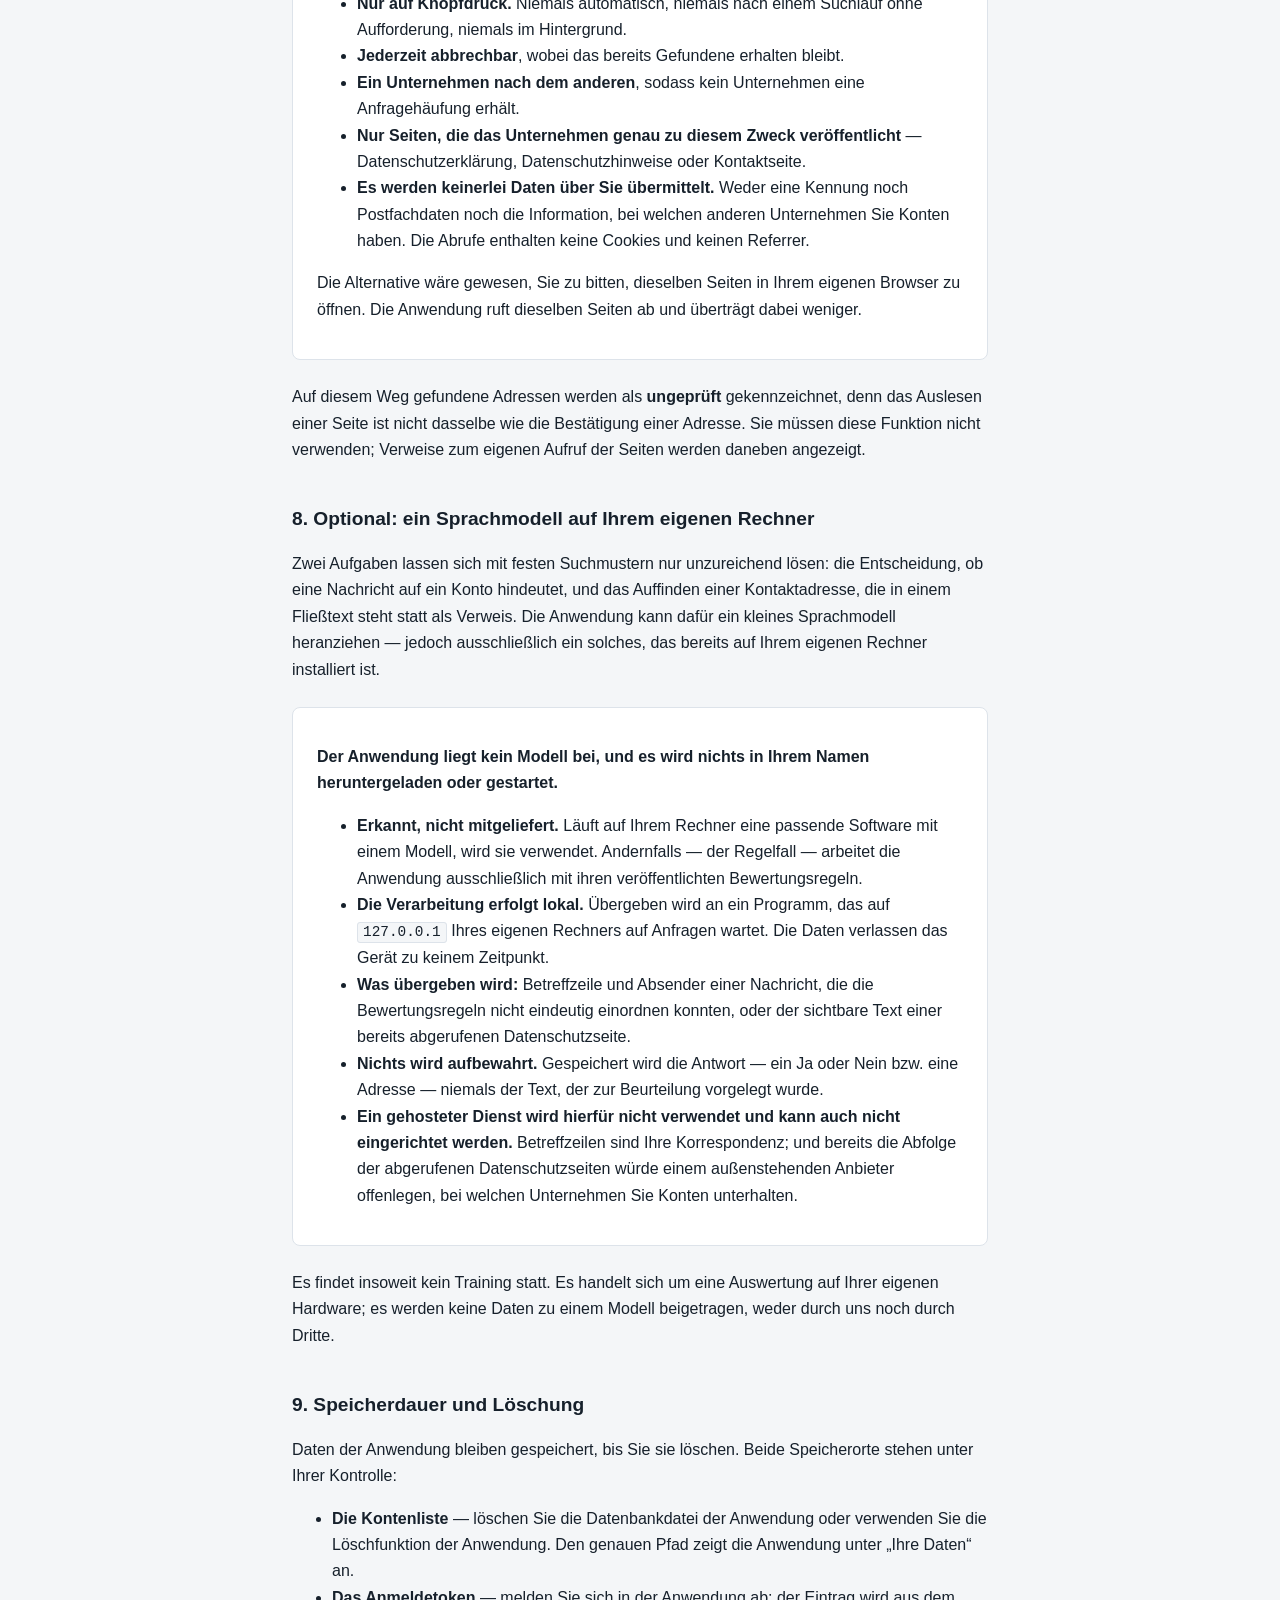
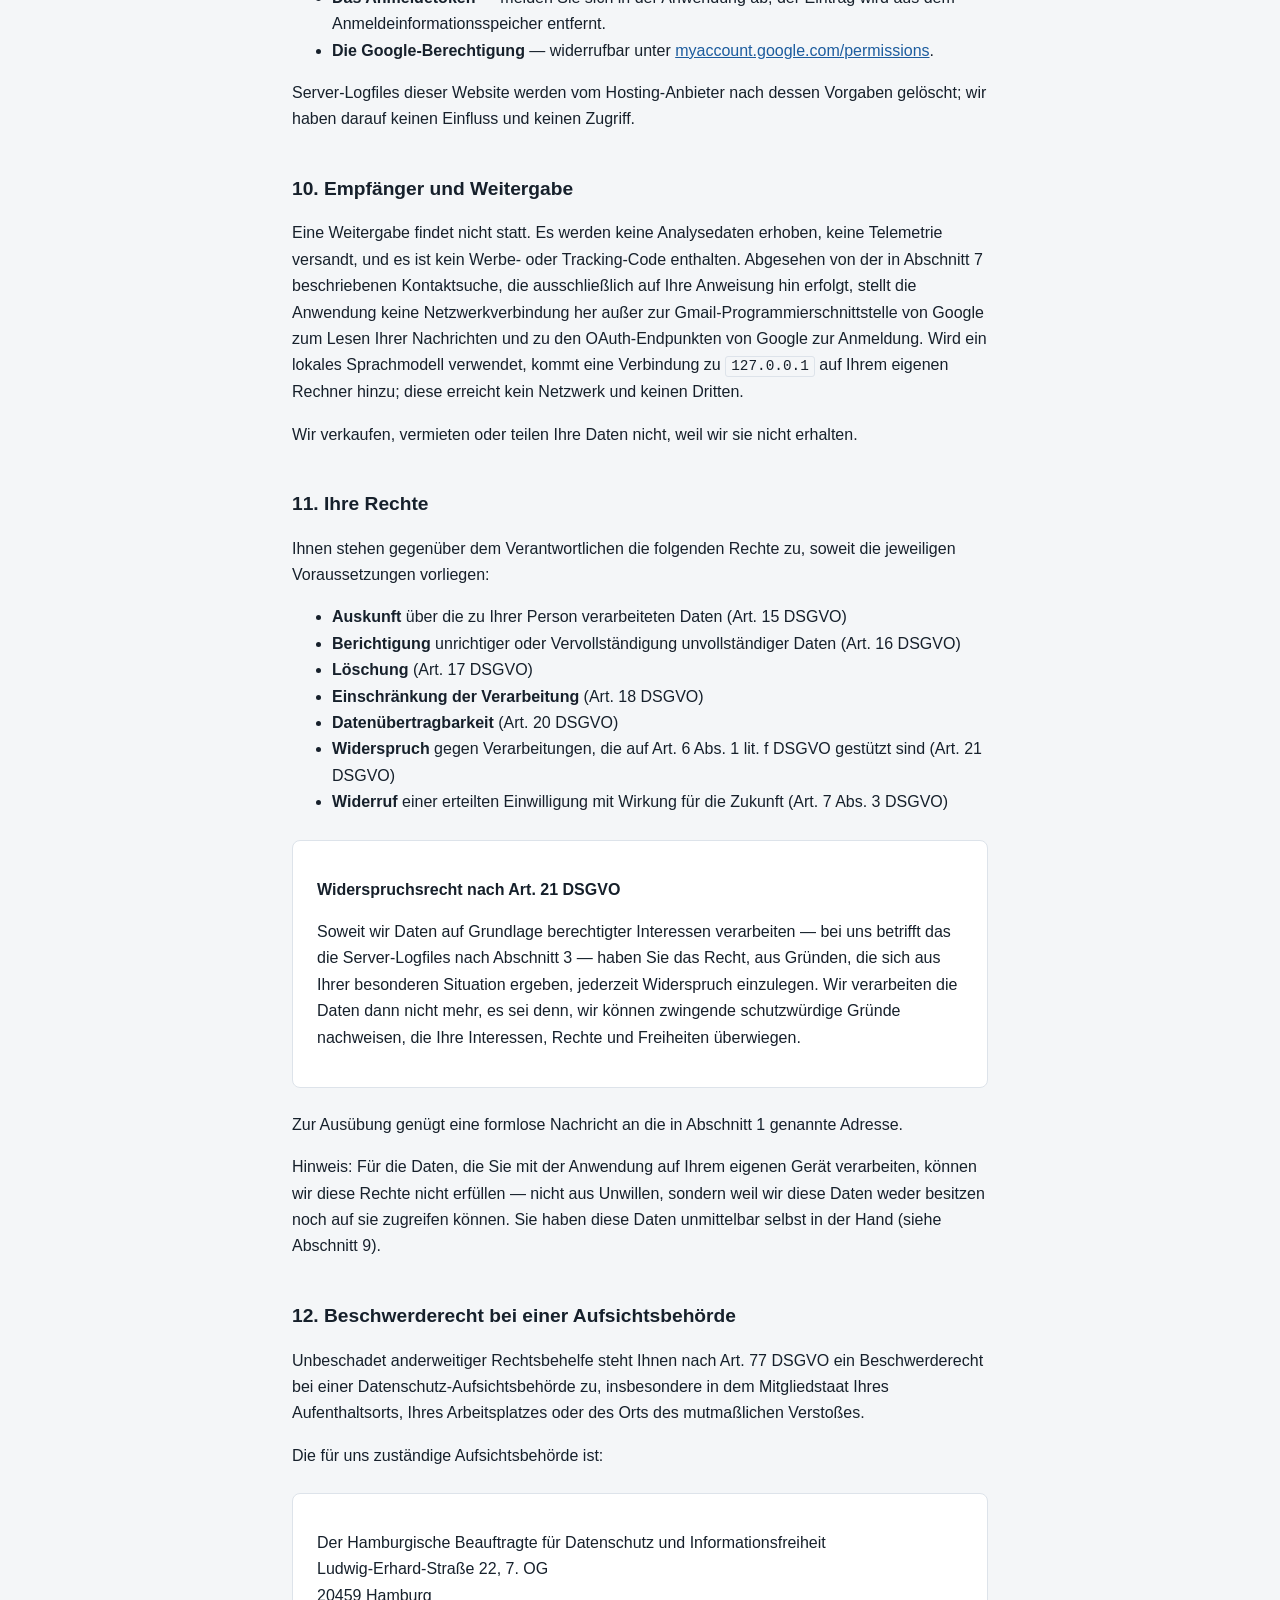
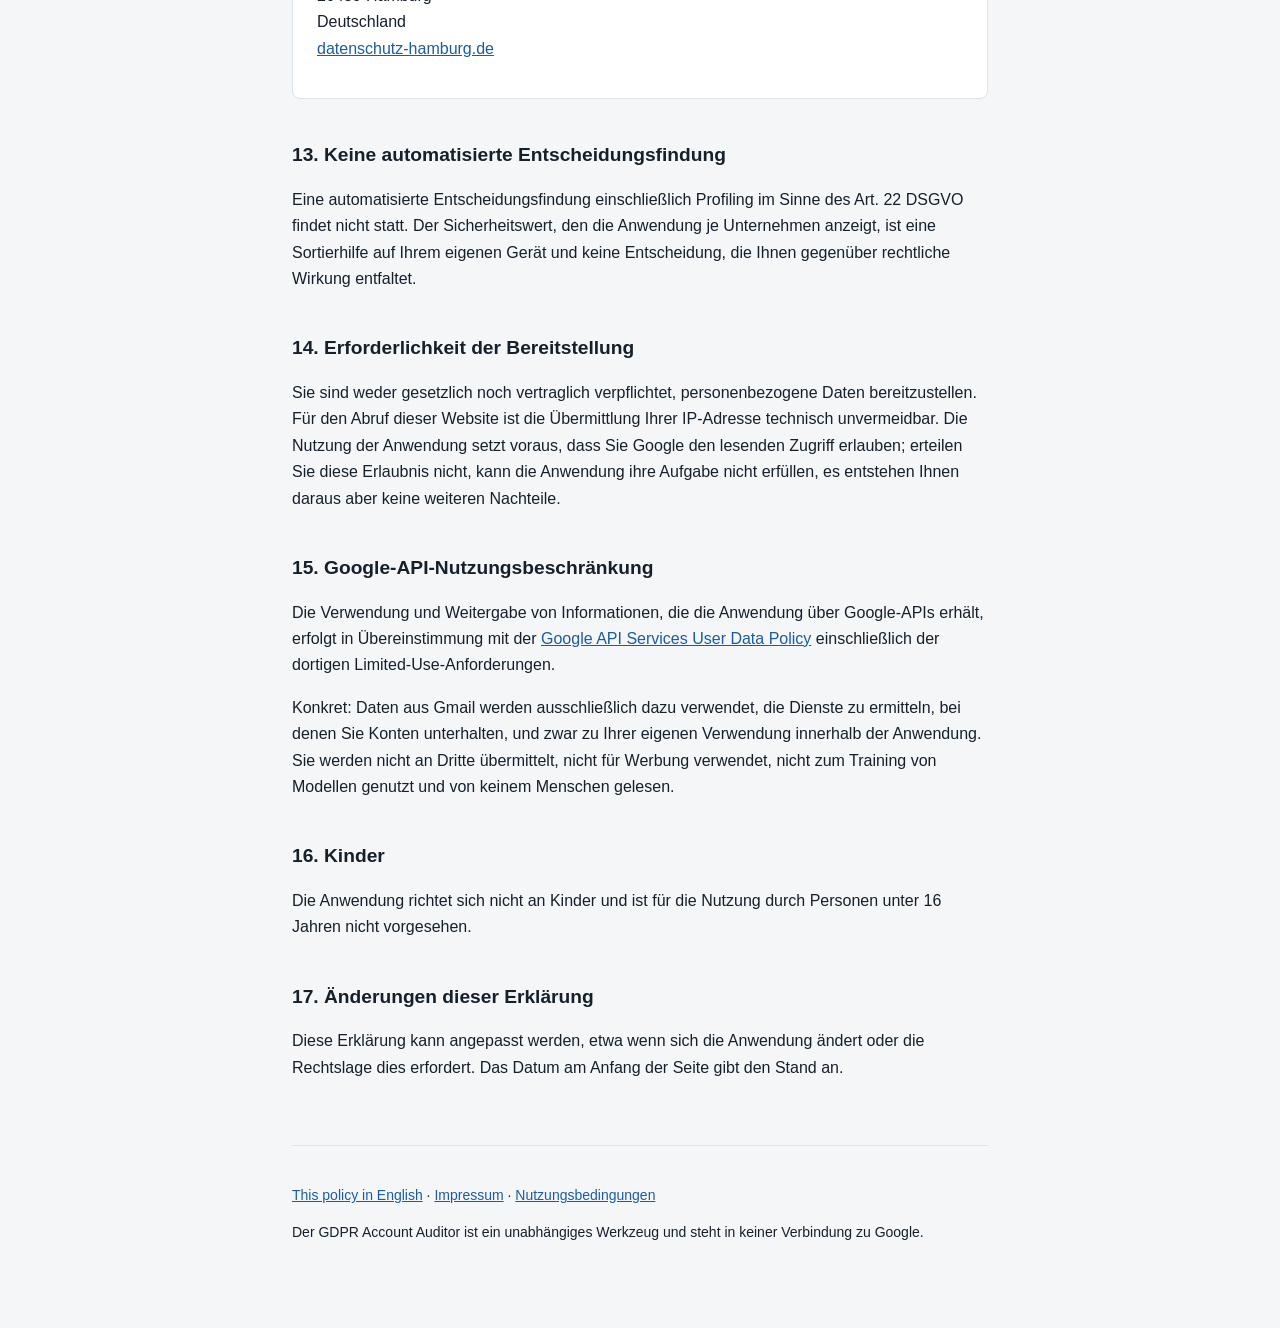
==== commit 0cbdc18c: "Use a placeholder contact address on the legal pages Requested so the personal address is not on a p" ====
--- a/datenschutz.html
+++ b/datenschutz.html
@@ -29,7 +29,7 @@
     Dratelnstraße 26<br>
     21109 Hamburg<br>
     Deutschland<br>
-    E-Mail: <a href="mailto:linards.linde@gmail.com">linards.linde@gmail.com</a>
+    E-Mail: <a href="mailto:kontakt@reclaim.example">kontakt@reclaim.example</a>
   </p>
 </div>
 <p>Ein Datenschutzbeauftragter ist nicht bestellt. Die Voraussetzungen des Art. 37 DSGVO bzw. § 38 BDSG liegen nicht vor, da keine Beschäftigten mit der Verarbeitung personenbezogener Daten befasst sind und keine Kerntätigkeit in einer umfangreichen Verarbeitung besteht.</p>
